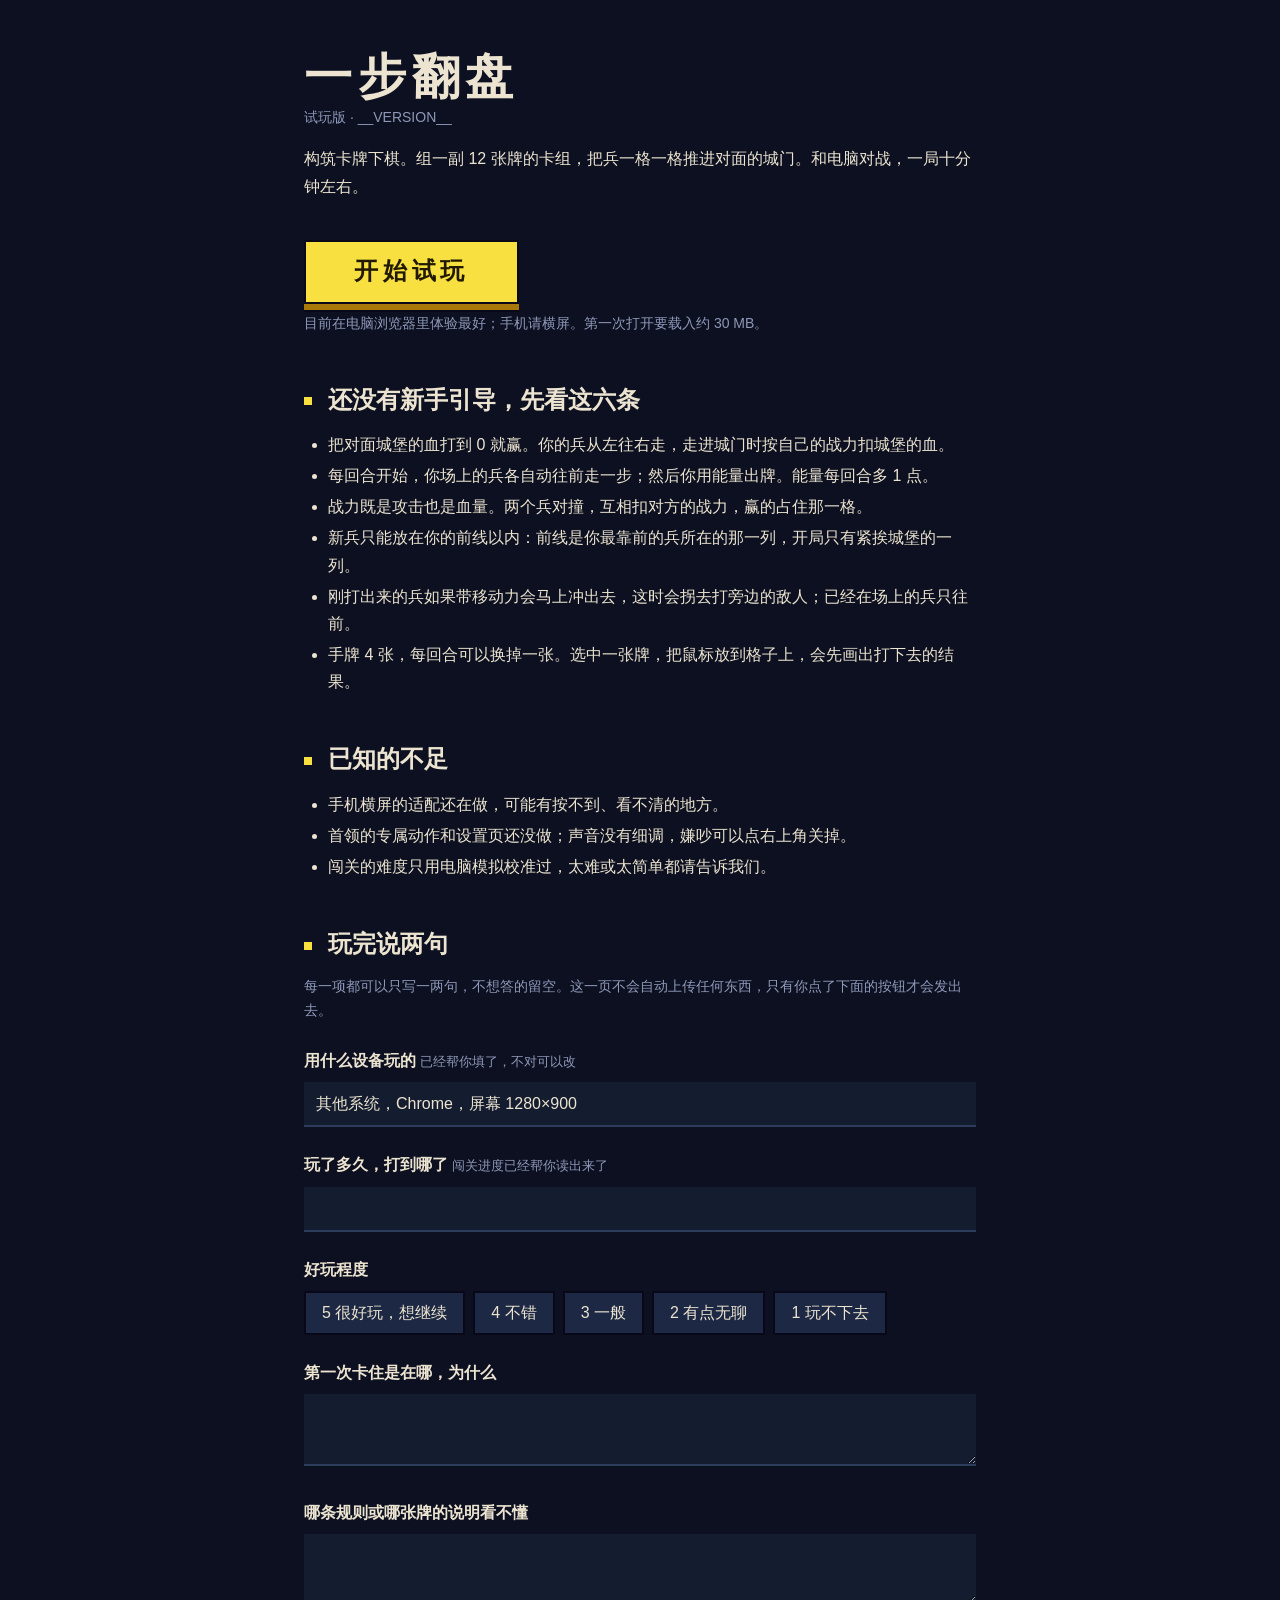
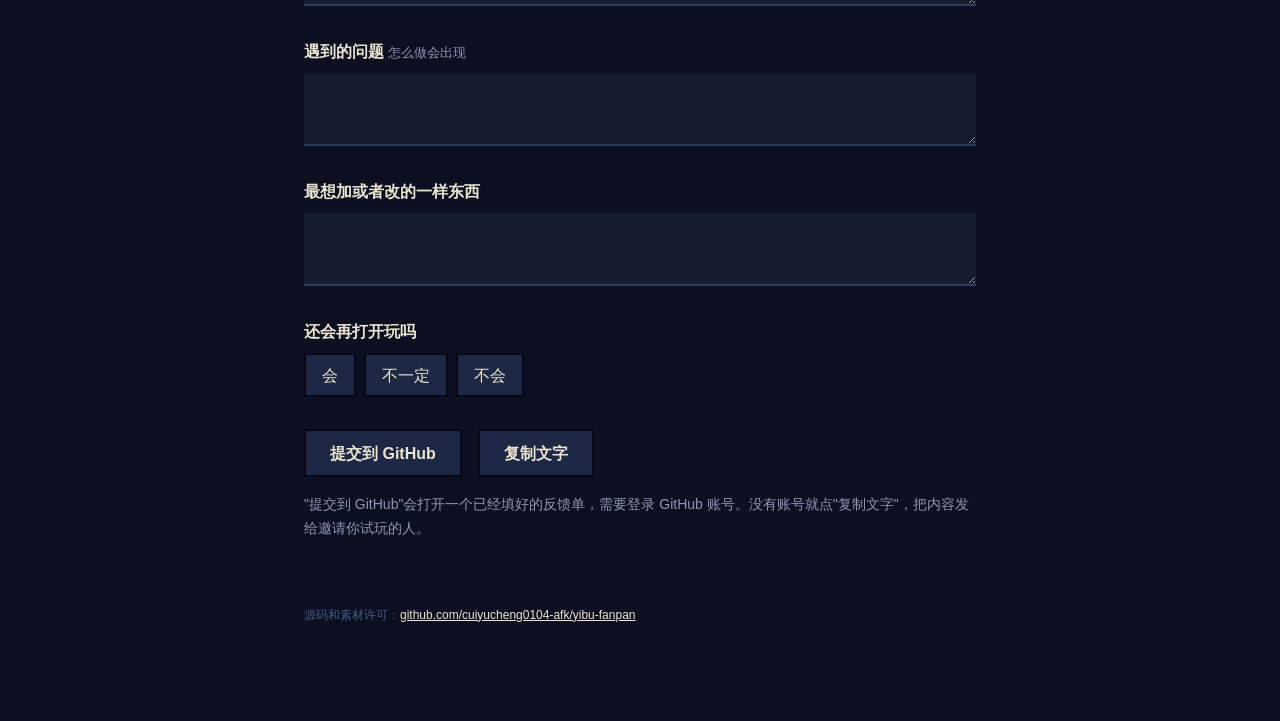
==== pages/index.html @ 08dd91c3 "一步翻盘：试玩版首次公开 网页上的构筑卡牌下棋游戏：4 路 × 5 格推线对战，六个阵营加中立共 366 张牌， 自由对战、组牌、七个场地 35 关的闯关模式。附试玩和反馈页（pages/）与打包、 " ====
<!doctype html>
<html lang="zh-CN">
<head>
<meta charset="utf-8">
<meta name="viewport" content="width=device-width, initial-scale=1">
<meta name="robots" content="noindex">
<title>一步翻盘 · 试玩</title>
<style>
  :root { --ink:#080818; --night-0:#0c1020; --night-1:#141c30; --night-2:#1c2844; --night-3:#2c3c5c; --night-4:#4a5c88; --paper:#ece4d0; --dim:#8e98b8; --go:#f8e040; --go-lo:#a87808; --hurt:#f06878; --boon:#68f0b0; }
  * { box-sizing:border-box; }
  body { margin:0; background:var(--night-0); color:var(--paper); font:16px/1.7 -apple-system, "PingFang SC", "Microsoft YaHei", sans-serif; }
  main { max-width:720px; margin:0 auto; padding:48px 24px 96px; }
  h1 { margin:0; font-size:48px; line-height:1.2; letter-spacing:.12em; }
  h2 { margin:48px 0 16px; font-size:24px; line-height:1.3; }
  h2::before { content:''; display:inline-block; width:8px; height:8px; margin-right:16px; background:var(--go); vertical-align:middle; }
  p { margin:0 0 16px; } .dim { color:var(--dim); font-size:14px; }
  ul { margin:0 0 16px; padding-left:24px; } li { margin:4px 0; }
  a { color:var(--paper); }
  .play { display:inline-block; margin:24px 0 8px; padding:0 48px; height:64px; line-height:58px; background:var(--go); color:#221a00; font-size:24px; font-weight:800; letter-spacing:.2em; text-decoration:none; border:2px solid var(--ink); box-shadow:0 6px 0 var(--go-lo), 0 8px 0 var(--ink); }
  .play:active { transform:translateY(6px); box-shadow:0 2px 0 var(--ink); }
  label { display:block; margin:24px 0 8px; font-weight:700; } label small { font-weight:400; color:var(--dim); }
  input[type=text], textarea { width:100%; padding:8px 12px; background:var(--night-1); color:var(--paper); border:0; border-bottom:2px solid var(--night-3); font:inherit; }
  input[type=text]:focus, textarea:focus { outline:none; border-bottom-color:var(--paper); }
  textarea { min-height:72px; resize:vertical; }
  .pick { display:flex; flex-wrap:wrap; gap:8px; } .pick button { min-width:48px; height:44px; padding:0 16px; background:var(--night-2); color:var(--paper); border:2px solid var(--ink); box-shadow:0 4px 0 var(--night-0); font:inherit; cursor:pointer; }
  .pick button[aria-pressed=true] { background:var(--paper); color:var(--ink); }
  .send { display:flex; flex-wrap:wrap; gap:16px; align-items:center; margin-top:32px; }
  .send button { height:48px; padding:0 24px; background:var(--night-2); color:var(--paper); border:2px solid var(--ink); box-shadow:0 4px 0 var(--night-0); font:inherit; font-weight:700; cursor:pointer; }
  .send button:active { transform:translateY(4px); box-shadow:none; }
  #done { min-height:24px; color:var(--boon); font-size:14px; }
  footer { margin-top:64px; color:var(--night-4); font-size:12px; }
  @media (max-width:520px) { h1 { font-size:36px; } main { padding:32px 16px 64px; } .play { width:100%; text-align:center; } }
</style>
</head>
<body>
<main>
  <h1>一步翻盘</h1>
  <p class="dim">试玩版 · __VERSION__</p>
  <p>构筑卡牌下棋。组一副 12 张牌的卡组，把兵一格一格推进对面的城门。和电脑对战，一局十分钟左右。</p>
  <a class="play" href="play/">开始试玩</a>
  <p class="dim">目前在电脑浏览器里体验最好；手机请横屏。第一次打开要载入约 30 MB。</p>

  <h2>还没有新手引导，先看这六条</h2>
  <ul>
    <li>把对面城堡的血打到 0 就赢。你的兵从左往右走，走进城门时按自己的战力扣城堡的血。</li>
    <li>每回合开始，你场上的兵各自动往前走一步；然后你用能量出牌。能量每回合多 1 点。</li>
    <li>战力既是攻击也是血量。两个兵对撞，互相扣对方的战力，赢的占住那一格。</li>
    <li>新兵只能放在你的前线以内：前线是你最靠前的兵所在的那一列，开局只有紧挨城堡的一列。</li>
    <li>刚打出来的兵如果带移动力会马上冲出去，这时会拐去打旁边的敌人；已经在场上的兵只往前。</li>
    <li>手牌 4 张，每回合可以换掉一张。选中一张牌，把鼠标放到格子上，会先画出打下去的结果。</li>
  </ul>

  <h2>已知的不足</h2>
  <ul>
    <li>手机横屏的适配还在做，可能有按不到、看不清的地方。</li>
    <li>首领的专属动作和设置页还没做；声音没有细调，嫌吵可以点右上角关掉。</li>
    <li>闯关的难度只用电脑模拟校准过，太难或太简单都请告诉我们。</li>
  </ul>

  <h2>玩完说两句</h2>
  <p class="dim">每一项都可以只写一两句，不想答的留空。这一页不会自动上传任何东西，只有你点了下面的按钮才会发出去。</p>
  <form id="f" onsubmit="return false">
    <label for="device">用什么设备玩的 <small>已经帮你填了，不对可以改</small></label>
    <input type="text" id="device">
    <label for="progress">玩了多久，打到哪了 <small>闯关进度已经帮你读出来了</small></label>
    <input type="text" id="progress">
    <label>好玩程度</label>
    <div class="pick" id="rating" role="group" aria-label="好玩程度"></div>
    <label for="stuck">第一次卡住是在哪，为什么</label>
    <textarea id="stuck"></textarea>
    <label for="unclear">哪条规则或哪张牌的说明看不懂</label>
    <textarea id="unclear"></textarea>
    <label for="bugs">遇到的问题 <small>怎么做会出现</small></label>
    <textarea id="bugs"></textarea>
    <label for="wish">最想加或者改的一样东西</label>
    <textarea id="wish"></textarea>
    <label>还会再打开玩吗</label>
    <div class="pick" id="again" role="group" aria-label="还会再打开玩吗"></div>
    <div class="send">
      <button type="button" id="issue">提交到 GitHub</button>
      <button type="button" id="copy">复制文字</button>
      <span id="done" role="status"></span>
    </div>
    <p class="dim" style="margin-top:16px">"提交到 GitHub"会打开一个已经填好的反馈单，需要登录 GitHub 账号。没有账号就点"复制文字"，把内容发给邀请你试玩的人。</p>
  </form>
  <footer>源码和素材许可：<a href="https://github.com/cuiyucheng0104-afk/yibu-fanpan">github.com/cuiyucheng0104-afk/yibu-fanpan</a></footer>
</main>
<script>
  const REPO = 'cuiyucheng0104-afk/yibu-fanpan', $ = id => document.getElementById(id), state = { rating: '', again: '' };
  const RATING = ['5 很好玩，想继续', '4 不错', '3 一般', '2 有点无聊', '1 玩不下去'], AGAIN = ['会', '不一定', '不会'];
  function picks(id, list) { $(id).replaceChildren(...list.map(t => { const b = document.createElement('button'); b.type = 'button'; b.textContent = t; b.setAttribute('aria-pressed', 'false'); b.onclick = () => { state[id] = state[id] === t ? '' : t; for (const x of $(id).children) x.setAttribute('aria-pressed', String(x.textContent === state[id])); }; return b; })); }
  picks('rating', RATING); picks('again', AGAIN);
  // 设备：从浏览器自己报的信息里拼一句人话
  const ua = navigator.userAgent, os = /iPhone|iPad/.test(ua) ? '苹果手机或平板' : /Android/.test(ua) ? '安卓' : /Mac OS X/.test(ua) ? 'Mac' : /Windows/.test(ua) ? 'Windows' : '其他系统';
  const br = /Edg\//.test(ua) ? 'Edge' : /Chrome\//.test(ua) ? 'Chrome' : /Firefox\//.test(ua) ? 'Firefox' : /Safari\//.test(ua) ? 'Safari' : '其他浏览器';
  $('device').value = `${os}，${br}，屏幕 ${screen.width}×${screen.height}`;
  // 进度：游戏把闯关存档放在这台设备的浏览器里，这里只读出来填进输入框，不上传
  try { const d = JSON.parse(localStorage.getItem('yibu-fanpan.campaign.v1')), NAME = { f1: '晨曦要塞', f2: '雾隐道场', f3: '千碑谷', f4: '蚀月深坑', f5: '蛮荒巢穴', f6: '永冻隘口', n: '无主之地' };
    if (d) { const done = Object.keys(d.done || {}).map(k => NAME[k] || k), run = d.run ? `正在打${NAME[d.run.area] || d.run.area}第 ${d.run.at + 1} 关（卡组：${d.run.deck?.name || '？'}）` : '';
      $('progress').value = [done.length ? `闯关已通关：${done.join('、')}` : '闯关还没通关任何场地', run, (d.owned || []).length ? `首领牌 ${d.owned.length} 张` : ''].filter(Boolean).join('；'); } } catch { /* 读不到就留空让人自己填 */ }
  const val = id => $(id).value.trim();
  const text = () => [['用什么设备玩的', val('device')], ['玩了多久，打到哪了', val('progress')], ['好玩程度', state.rating], ['第一次卡住是在哪，为什么', val('stuck')], ['哪条规则或哪张牌的说明看不懂', val('unclear')], ['遇到的问题', val('bugs')], ['最想加或者改的一样东西', val('wish')], ['还会再打开玩吗', state.again]]
    .filter(([, v]) => v).map(([k, v]) => `【${k}】\n${v}`).join('\n\n') + `\n\n（试玩版 __VERSION__）`;
  $('issue').onclick = () => { const q = new URLSearchParams({ template: 'playtest.yml', title: '试玩反馈：' + (state.rating ? state.rating.slice(2) : '') });
    for (const id of ['device', 'progress', 'stuck', 'unclear', 'bugs', 'wish']) if (val(id)) q.set(id, val(id)); if (state.rating) q.set('rating', state.rating); if (state.again) q.set('again', state.again);
    window.open(`https://github.com/${REPO}/issues/new?${q}`, '_blank', 'noopener'); $('done').textContent = '已经打开填好的反馈单，在那一页点提交就行。'; };
  $('copy').onclick = async () => { try { await navigator.clipboard.writeText(text()); $('done').textContent = '已复制，可以粘贴发出去了。'; } catch { const t = document.createElement('textarea'); t.value = text(); document.body.append(t); t.select(); document.execCommand('copy'); t.remove(); $('done').textContent = '已复制。'; } };
</script>
</body>
</html>
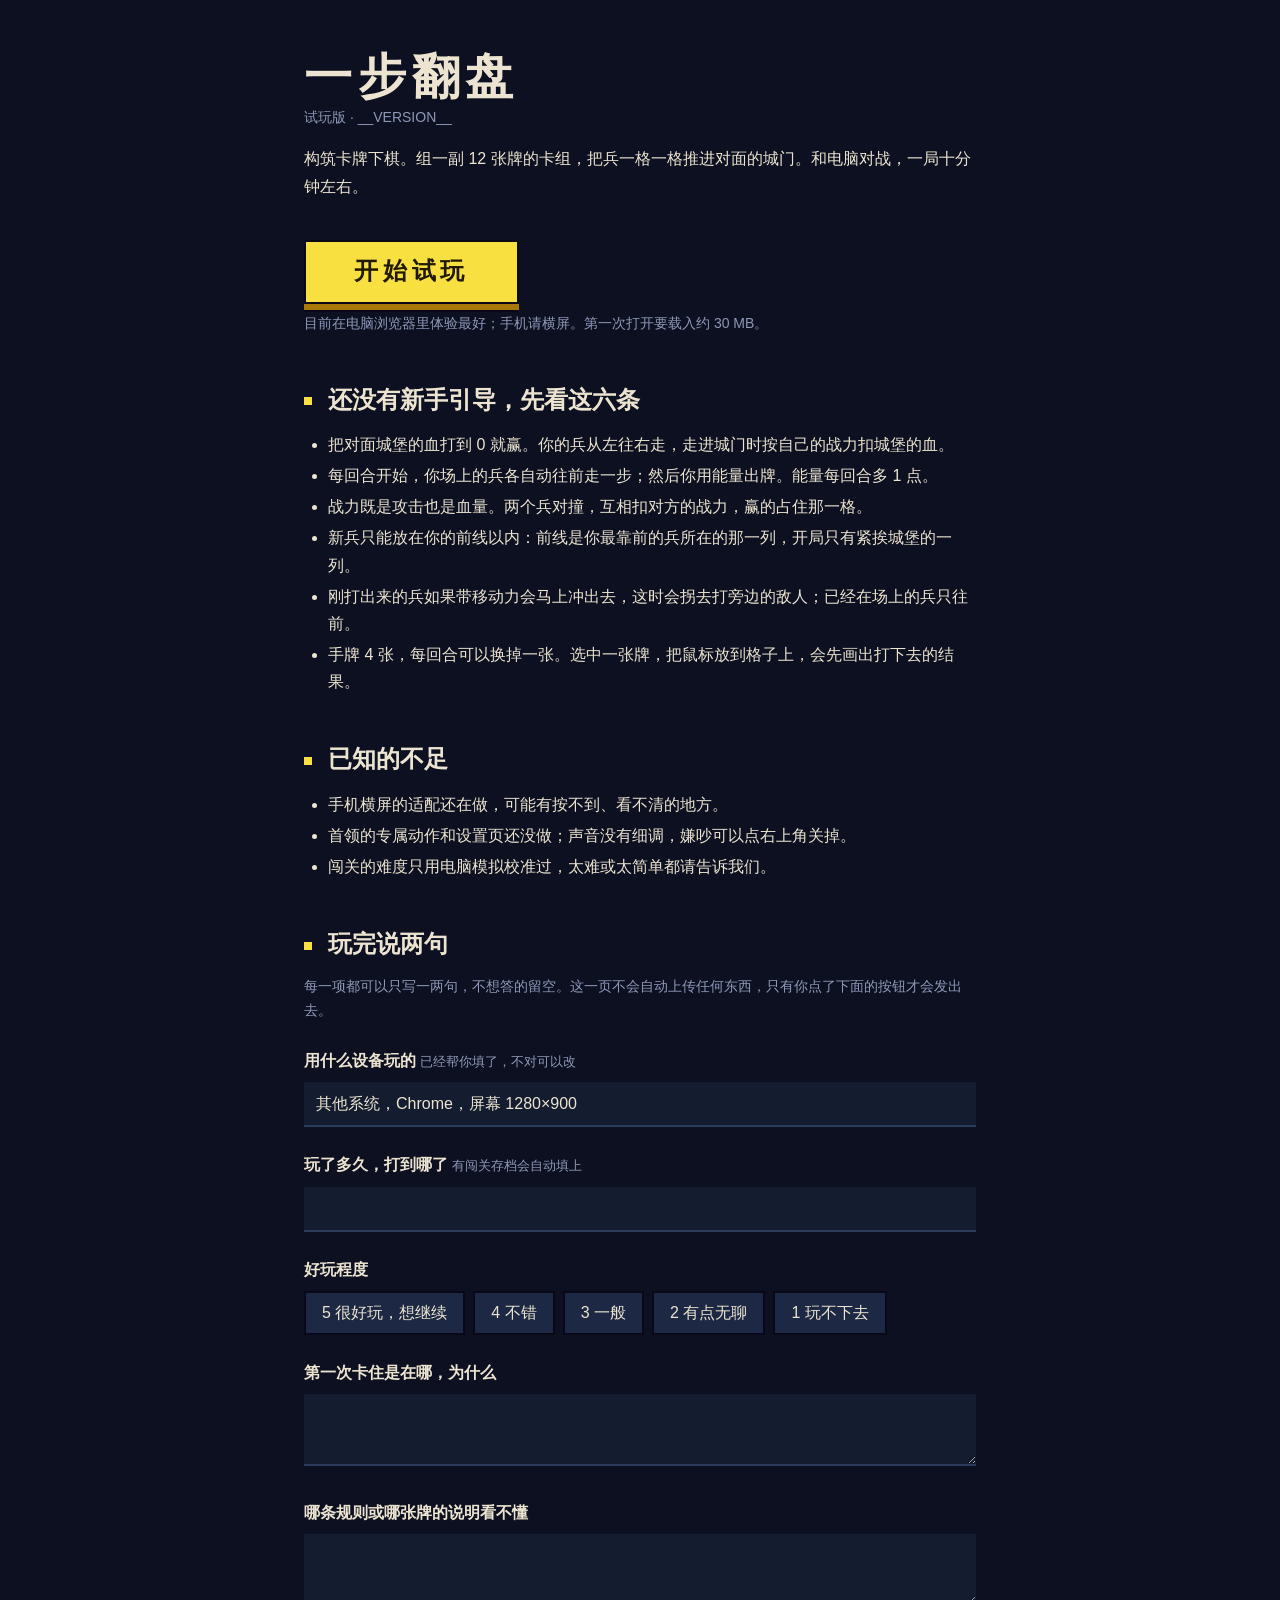
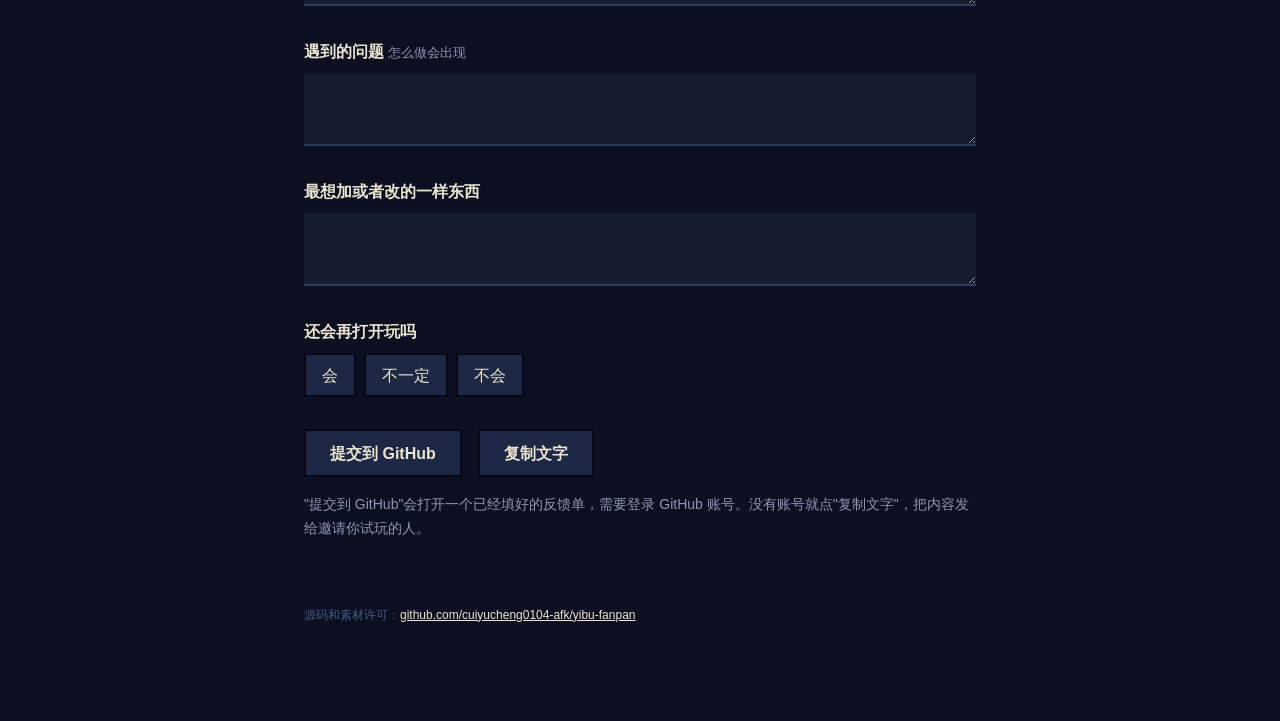
==== commit 89dbbc6f: "试玩页：进度一栏为空时不再说已读出 Co-Authored-By: Claude Fable 5.2 <noreply@anthropic.com>" ====
--- a/pages/index.html
+++ b/pages/index.html
@@ -62,7 +62,7 @@
   <form id="f" onsubmit="return false">
     <label for="device">用什么设备玩的 <small>已经帮你填了，不对可以改</small></label>
     <input type="text" id="device">
-    <label for="progress">玩了多久，打到哪了 <small>闯关进度已经帮你读出来了</small></label>
+    <label for="progress">玩了多久，打到哪了 <small>有闯关存档会自动填上</small></label>
     <input type="text" id="progress">
     <label>好玩程度</label>
     <div class="pick" id="rating" role="group" aria-label="好玩程度"></div>
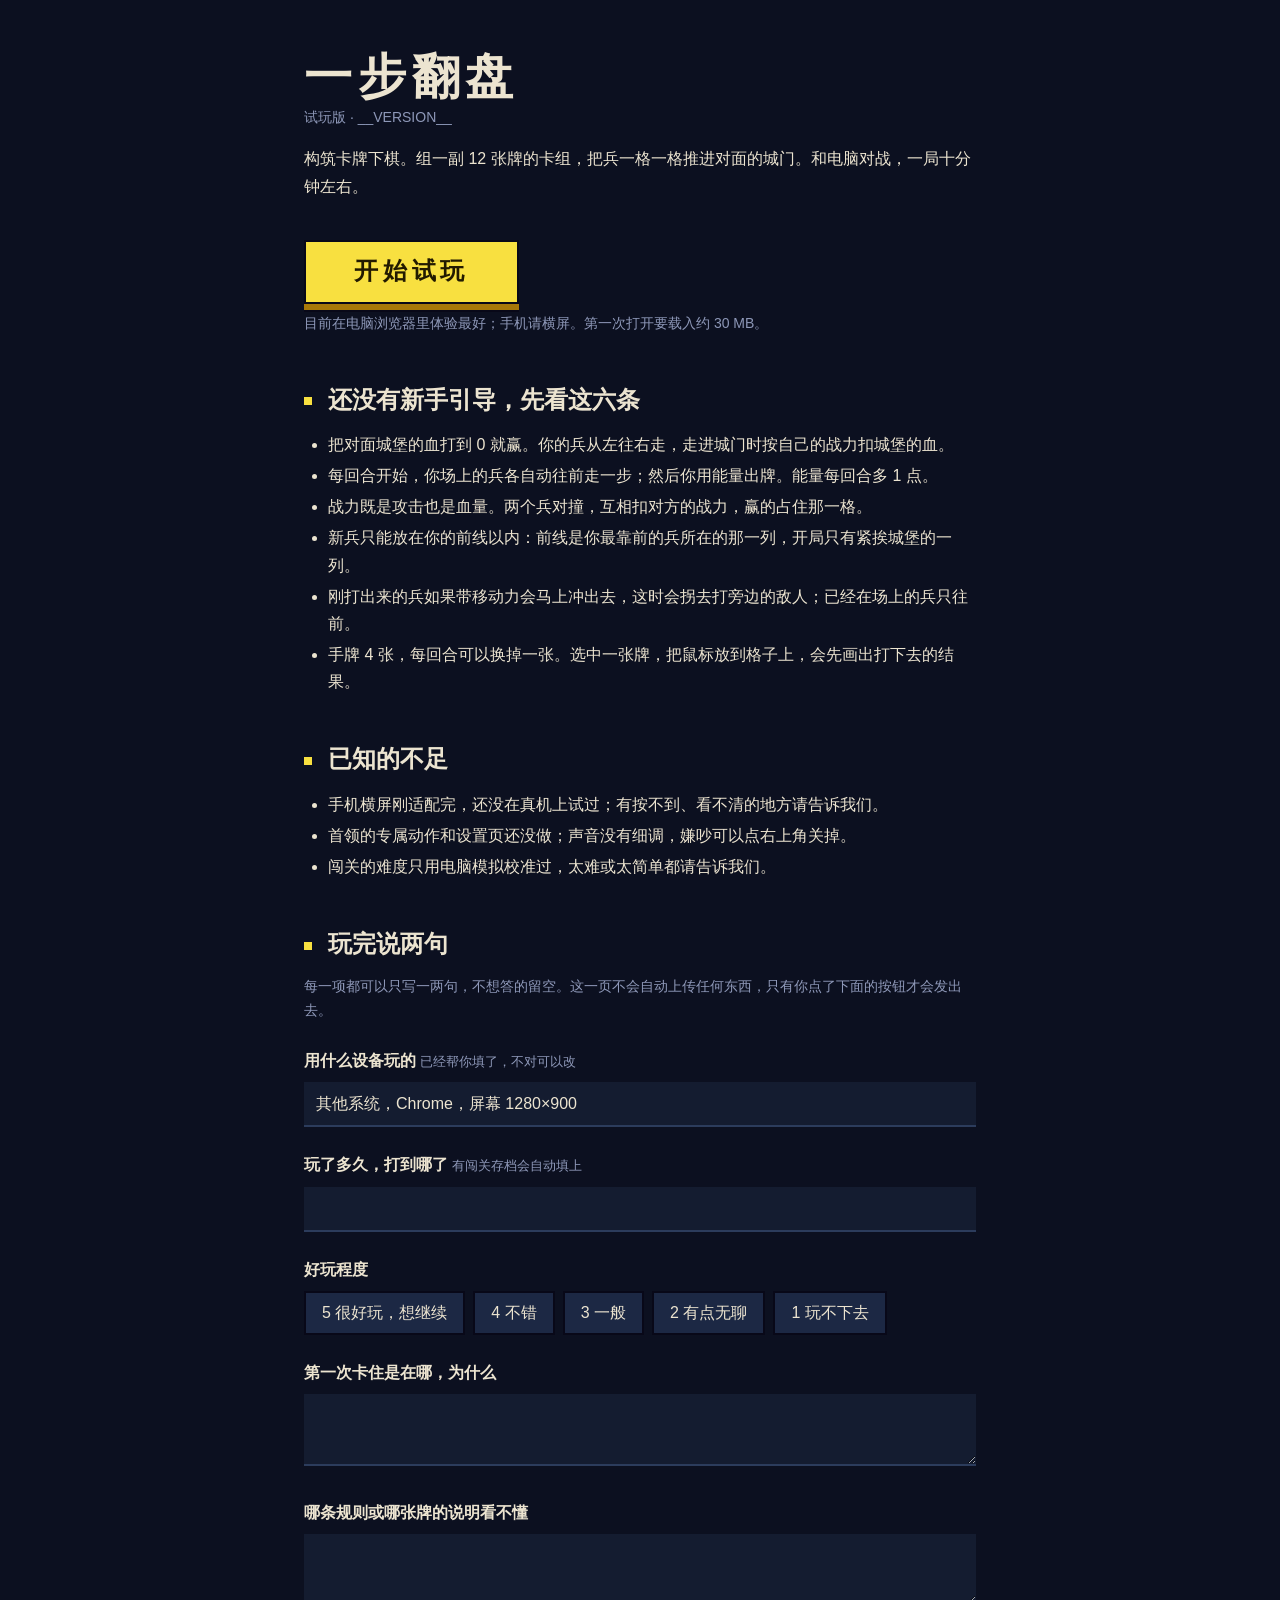
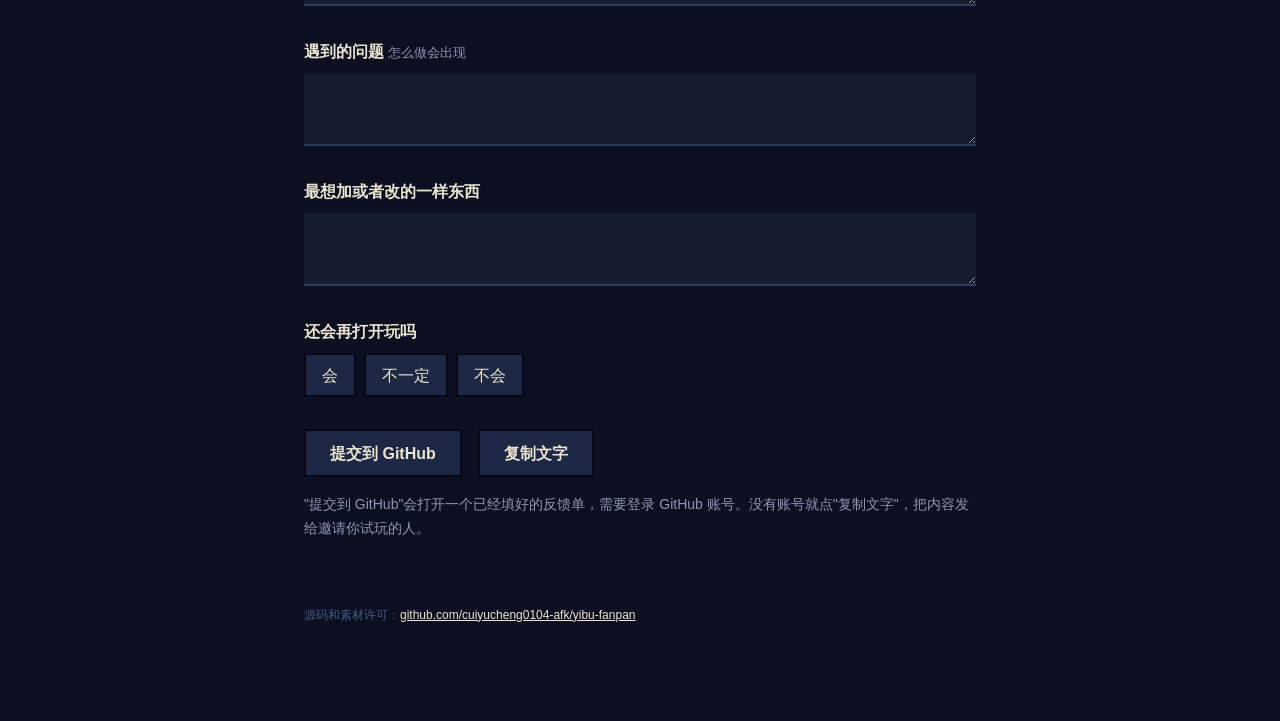
==== commit c543eb47: "七个场地各一套场景；手机横屏与触屏适配；切后台暂停声音 - board.theme：六个阵营场地和无主之地各有自己的城堡、天空、道具和主光，   自由对战按对手阵营换；绘制次数大幅下降，触屏和小屏自动" ====
--- a/pages/index.html
+++ b/pages/index.html
@@ -52,7 +52,7 @@
 
   <h2>已知的不足</h2>
   <ul>
-    <li>手机横屏的适配还在做，可能有按不到、看不清的地方。</li>
+    <li>手机横屏刚适配完，还没在真机上试过；有按不到、看不清的地方请告诉我们。</li>
     <li>首领的专属动作和设置页还没做；声音没有细调，嫌吵可以点右上角关掉。</li>
     <li>闯关的难度只用电脑模拟校准过，太难或太简单都请告诉我们。</li>
   </ul>
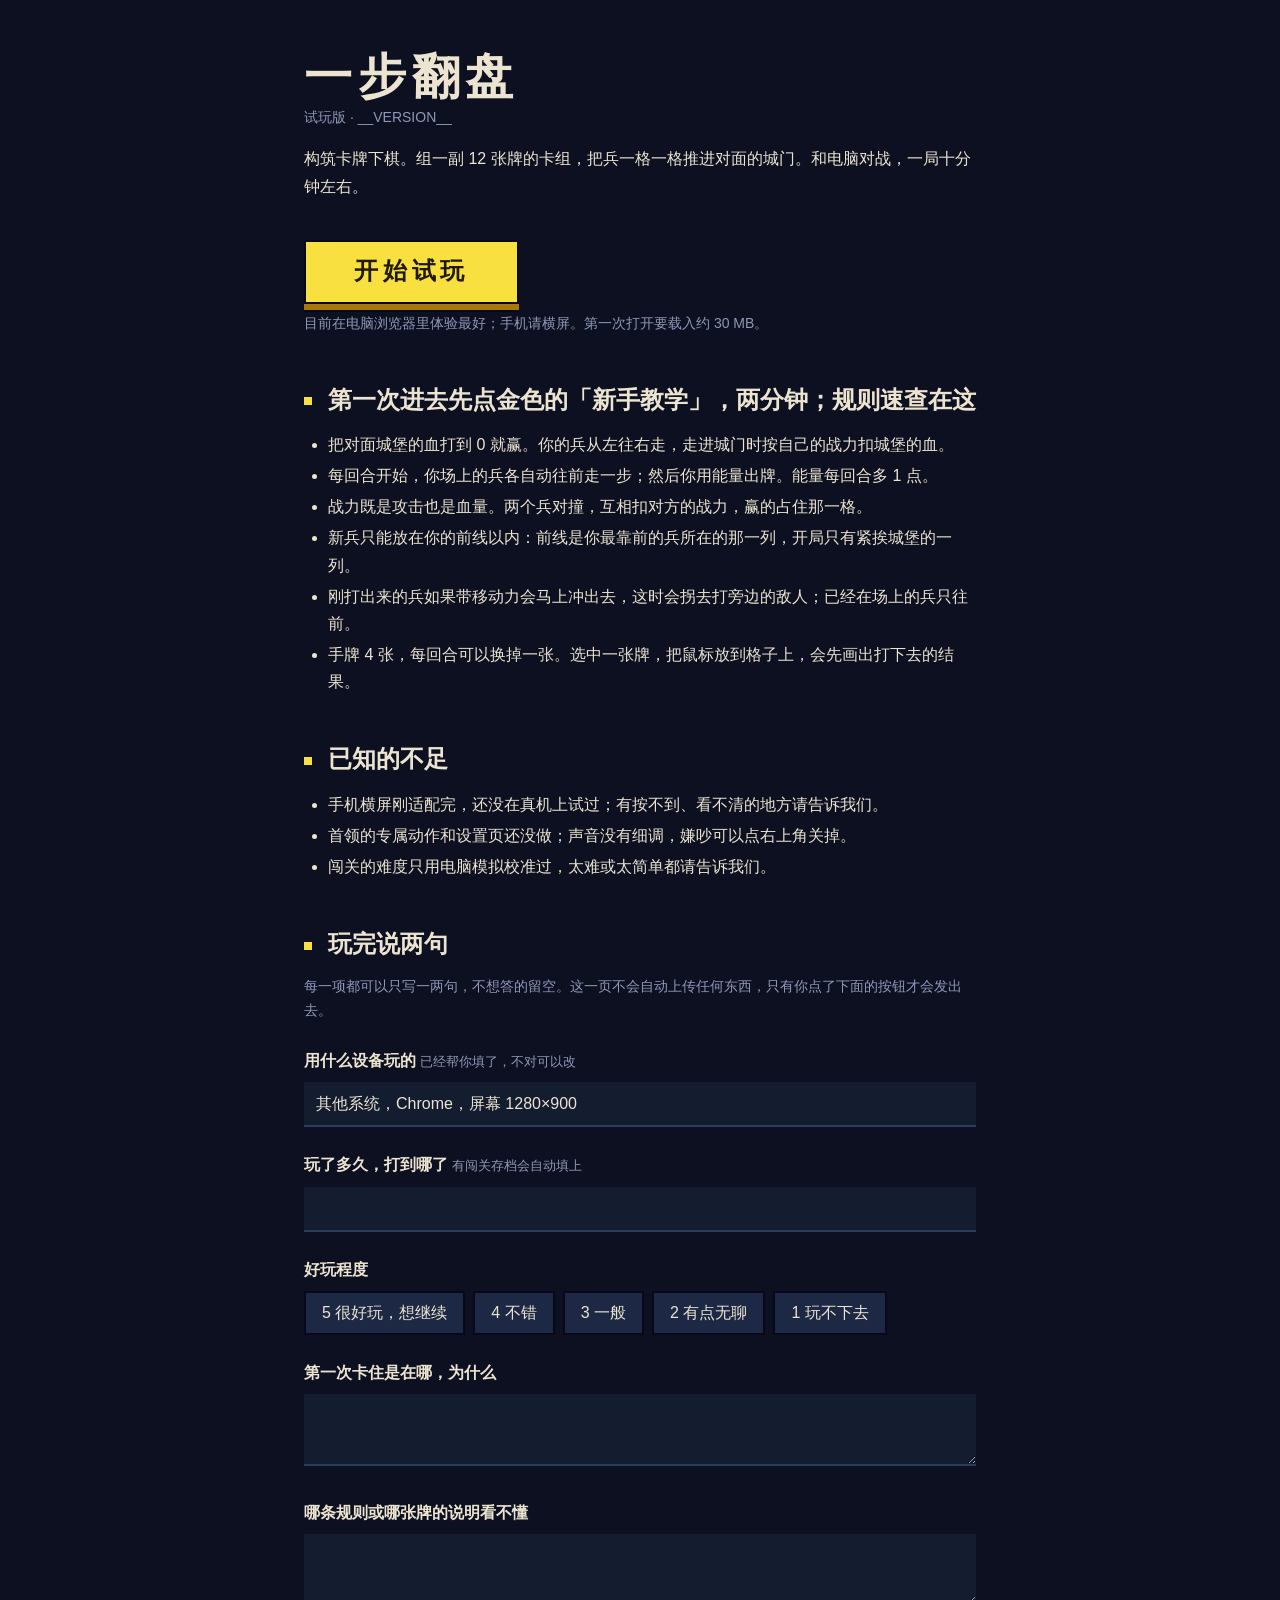
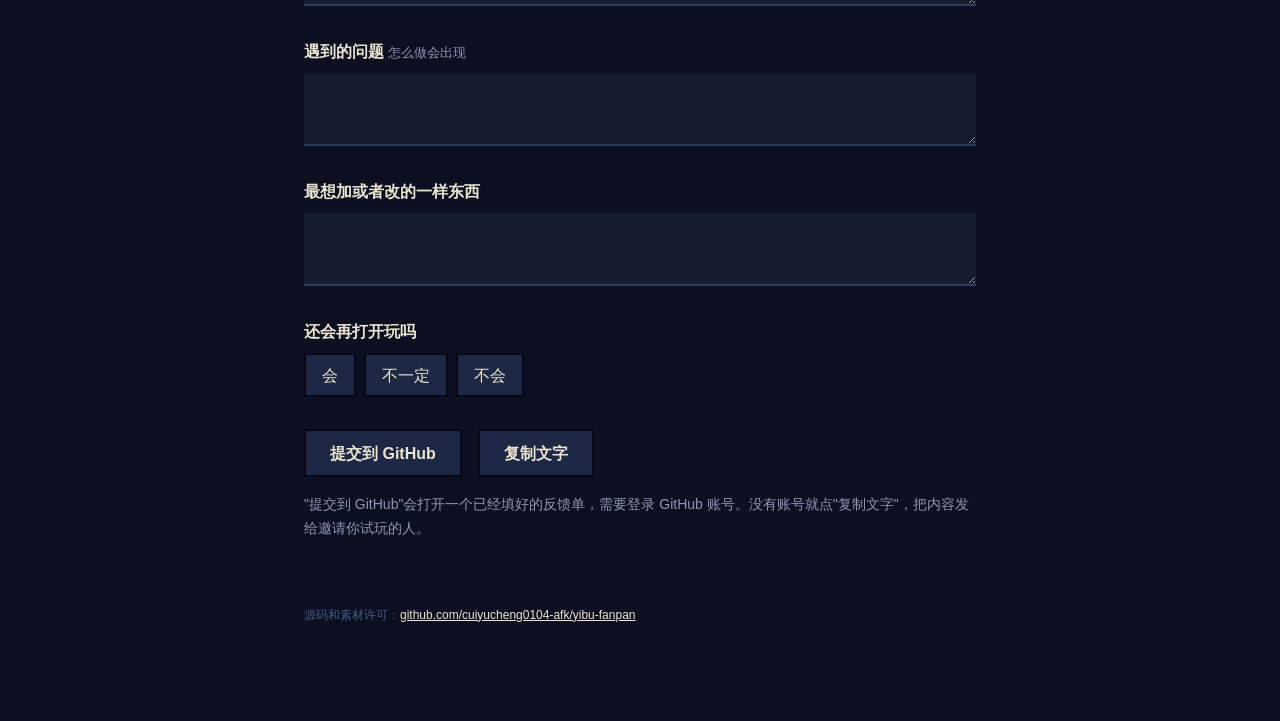
==== commit 61c4323e: "新手教学：一局照脚本走的对局，十步教完基本规则 - tutorial.js：牌序和对面的出牌写死，依次教出兵、自动前进与对撞、前线、   进门扣血、换牌、法术、冲门；每一步只放行脚本要的那个操作 - " ====
--- a/pages/index.html
+++ b/pages/index.html
@@ -40,7 +40,7 @@
   <a class="play" href="play/">开始试玩</a>
   <p class="dim">目前在电脑浏览器里体验最好；手机请横屏。第一次打开要载入约 30 MB。</p>
 
-  <h2>还没有新手引导，先看这六条</h2>
+  <h2>第一次进去先点金色的「新手教学」，两分钟；规则速查在这</h2>
   <ul>
     <li>把对面城堡的血打到 0 就赢。你的兵从左往右走，走进城门时按自己的战力扣城堡的血。</li>
     <li>每回合开始，你场上的兵各自动往前走一步；然后你用能量出牌。能量每回合多 1 点。</li>
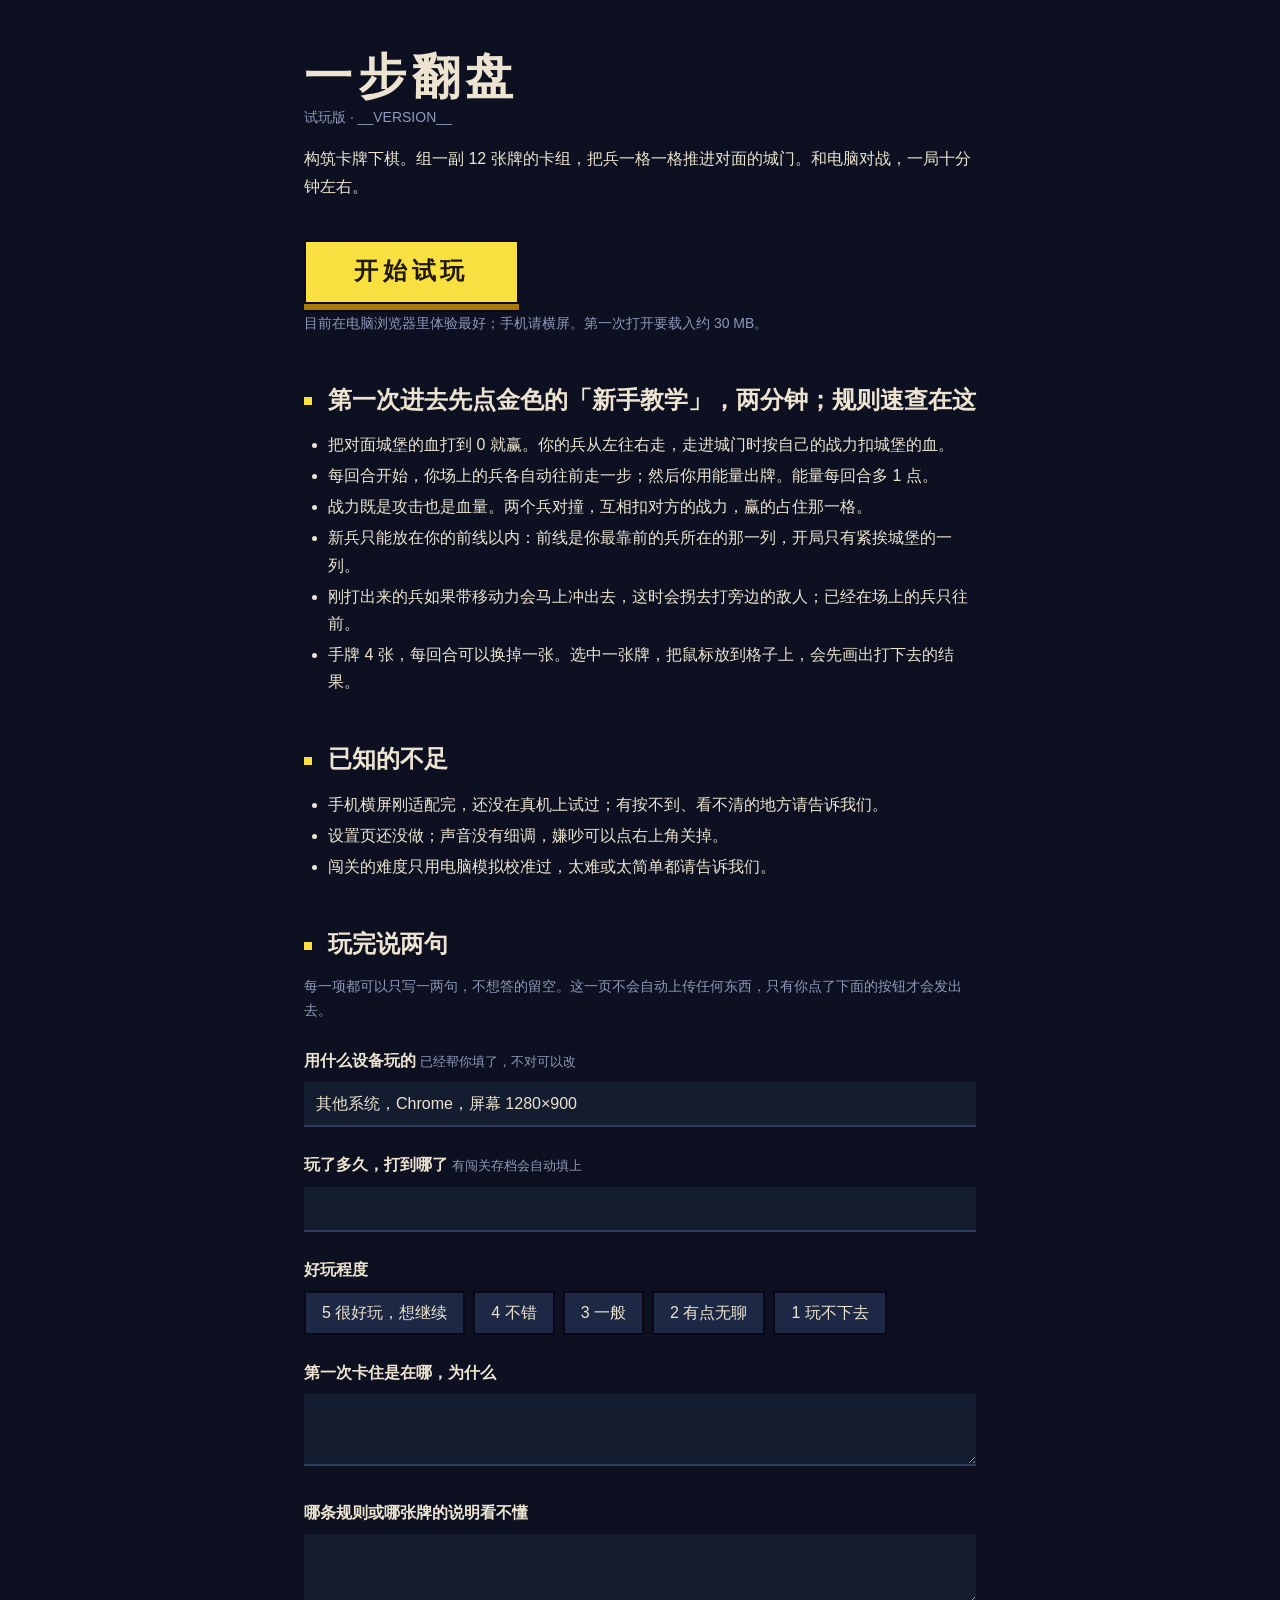
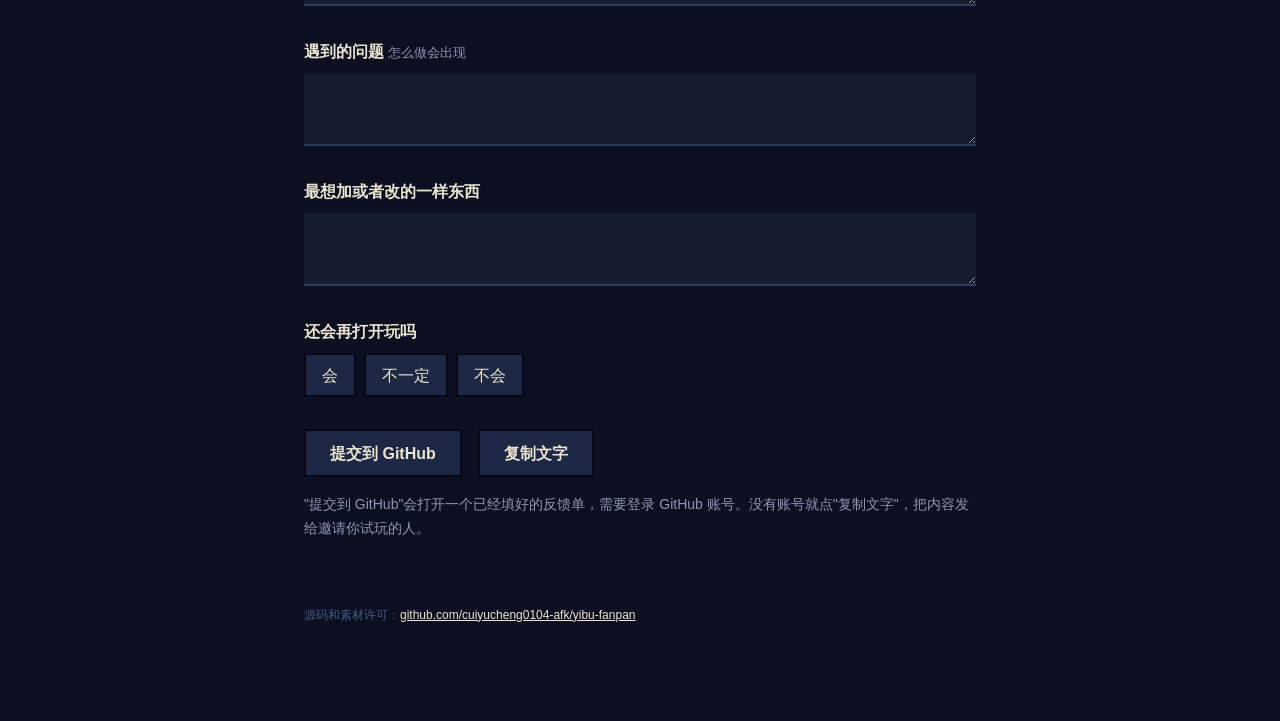
==== commit 75507b5c: "换八位首领的角色，加首领专属动作 - 首领角色：圣辉、沙海、深渊三位和五位中立首领换了角色图，名字和称号跟着改；   最终首领改成糖果暴君，每回合身后放的是小熊猫 - 登场：从高处砸下来，镜头推近，落" ====
--- a/pages/index.html
+++ b/pages/index.html
@@ -53,7 +53,7 @@
   <h2>已知的不足</h2>
   <ul>
     <li>手机横屏刚适配完，还没在真机上试过；有按不到、看不清的地方请告诉我们。</li>
-    <li>首领的专属动作和设置页还没做；声音没有细调，嫌吵可以点右上角关掉。</li>
+    <li>设置页还没做；声音没有细调，嫌吵可以点右上角关掉。</li>
     <li>闯关的难度只用电脑模拟校准过，太难或太简单都请告诉我们。</li>
   </ul>
 
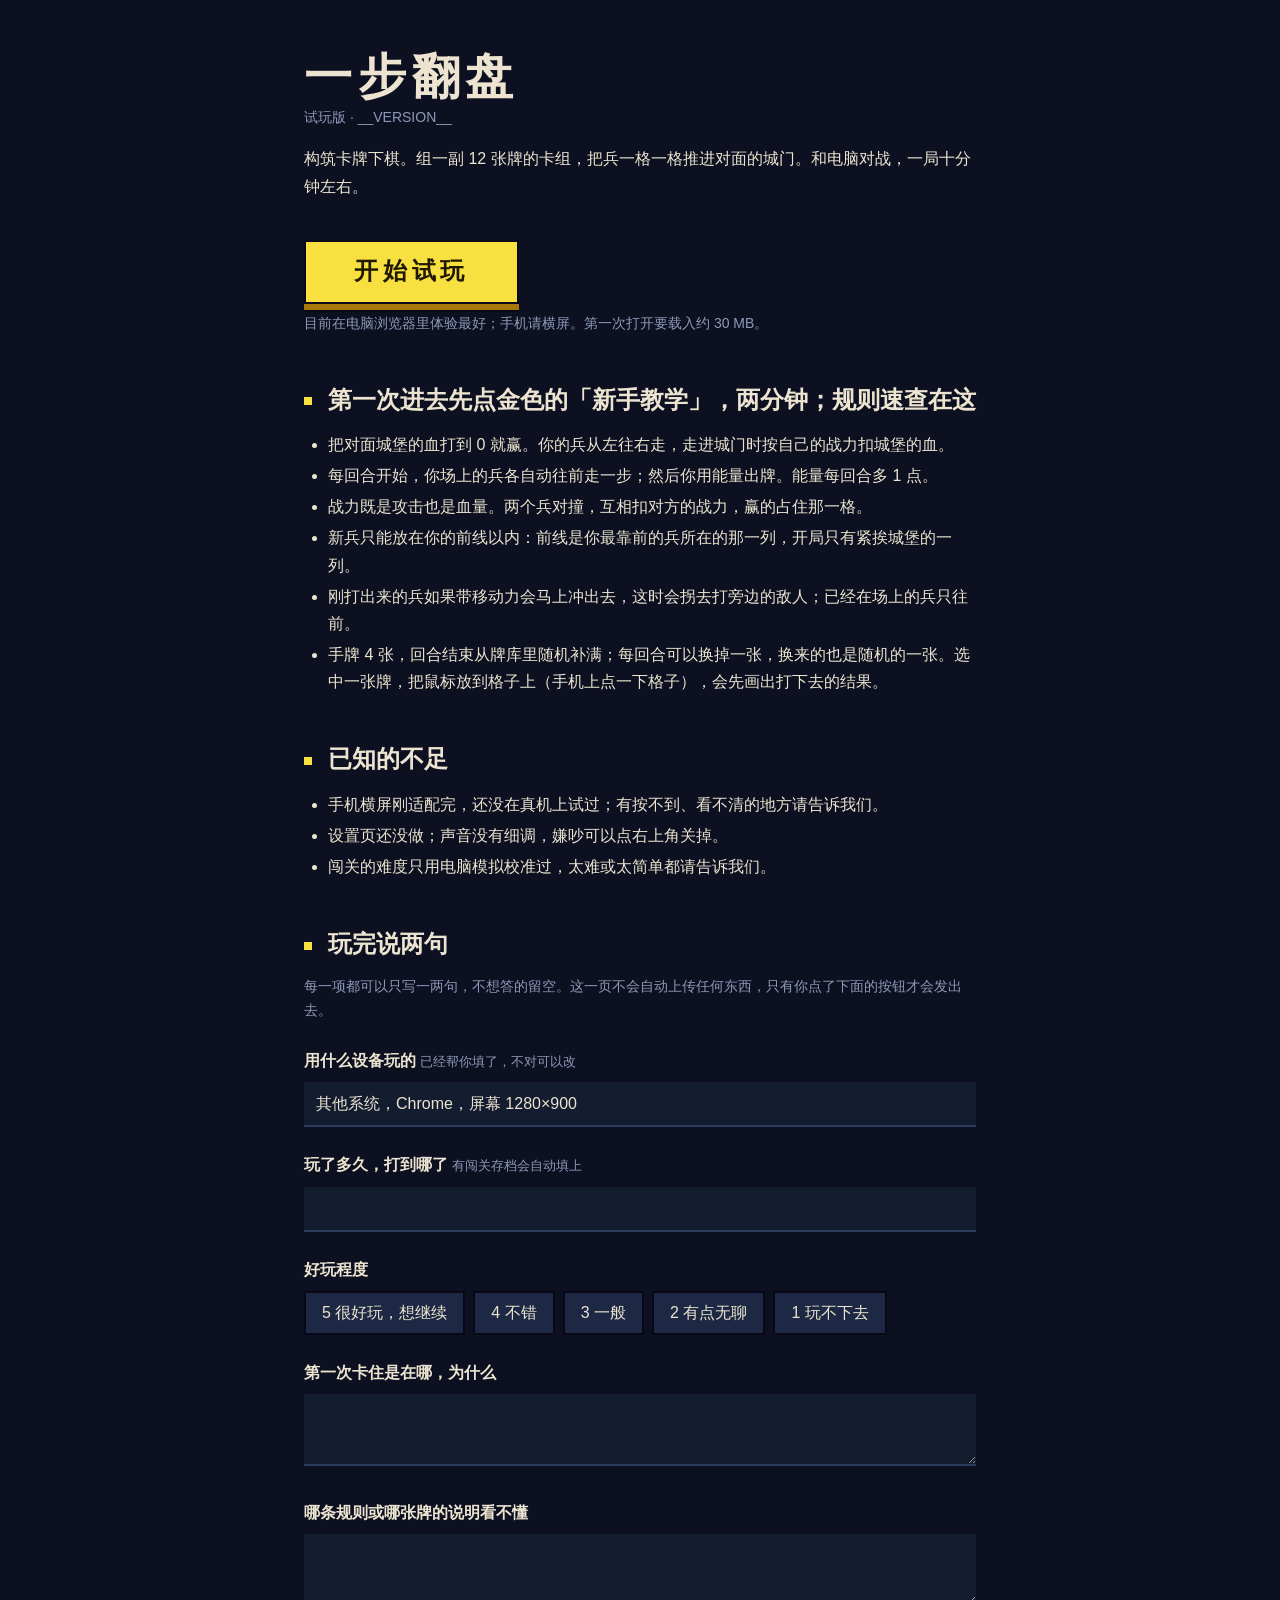
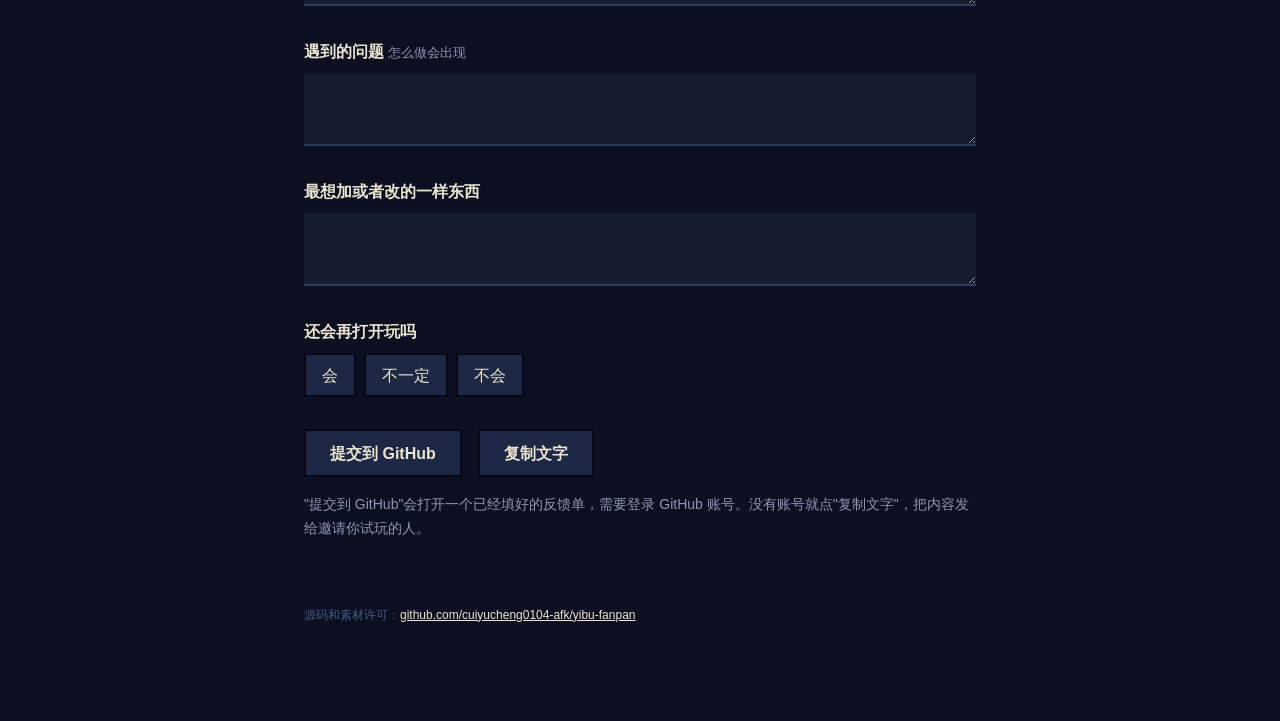
==== commit 196af0f9: "房间对战：4 位房间号双人联机（PeerJS 点对点），带再来一局；一并提交其他待提交改动 房间对战（本次） - room.js：开房/加入/收发；双方各跑同一份规则，只互发动作，房主发洗牌种子和随机" ====
--- a/pages/index.html
+++ b/pages/index.html
@@ -47,7 +47,7 @@
     <li>战力既是攻击也是血量。两个兵对撞，互相扣对方的战力，赢的占住那一格。</li>
     <li>新兵只能放在你的前线以内：前线是你最靠前的兵所在的那一列，开局只有紧挨城堡的一列。</li>
     <li>刚打出来的兵如果带移动力会马上冲出去，这时会拐去打旁边的敌人；已经在场上的兵只往前。</li>
-    <li>手牌 4 张，每回合可以换掉一张。选中一张牌，把鼠标放到格子上，会先画出打下去的结果。</li>
+    <li>手牌 4 张，回合结束从牌库里随机补满；每回合可以换掉一张，换来的也是随机的一张。选中一张牌，把鼠标放到格子上（手机上点一下格子），会先画出打下去的结果。</li>
   </ul>
 
   <h2>已知的不足</h2>
@@ -96,7 +96,7 @@
   $('device').value = `${os}，${br}，屏幕 ${screen.width}×${screen.height}`;
   // 进度：游戏把闯关存档放在这台设备的浏览器里，这里只读出来填进输入框，不上传
   try { const d = JSON.parse(localStorage.getItem('yibu-fanpan.campaign.v1')), NAME = { f1: '晨曦要塞', f2: '雾隐道场', f3: '千碑谷', f4: '蚀月深坑', f5: '蛮荒巢穴', f6: '永冻隘口', n: '无主之地' };
-    if (d) { const done = Object.keys(d.done || {}).map(k => NAME[k] || k), run = d.run ? `正在打${NAME[d.run.area] || d.run.area}第 ${d.run.at + 1} 关（卡组：${d.run.deck?.name || '？'}）` : '';
+    if (d) { const done = Object.keys(d.done || {}).map(k => NAME[k] || k), runs = { ...(d.runs || {}), ...(d.run ? { [d.run.area]: d.run } : {}) }, run = Object.entries(runs).map(([k, r]) => `${NAME[k] || k}打到第 ${r.at + 1} 关（卡组：${r.deck?.name || '？'}）`).join('、');
       $('progress').value = [done.length ? `闯关已通关：${done.join('、')}` : '闯关还没通关任何场地', run, (d.owned || []).length ? `首领牌 ${d.owned.length} 张` : ''].filter(Boolean).join('；'); } } catch { /* 读不到就留空让人自己填 */ }
   const val = id => $(id).value.trim();
   const text = () => [['用什么设备玩的', val('device')], ['玩了多久，打到哪了', val('progress')], ['好玩程度', state.rating], ['第一次卡住是在哪，为什么', val('stuck')], ['哪条规则或哪张牌的说明看不懂', val('unclear')], ['遇到的问题', val('bugs')], ['最想加或者改的一样东西', val('wish')], ['还会再打开玩吗', state.again]]
